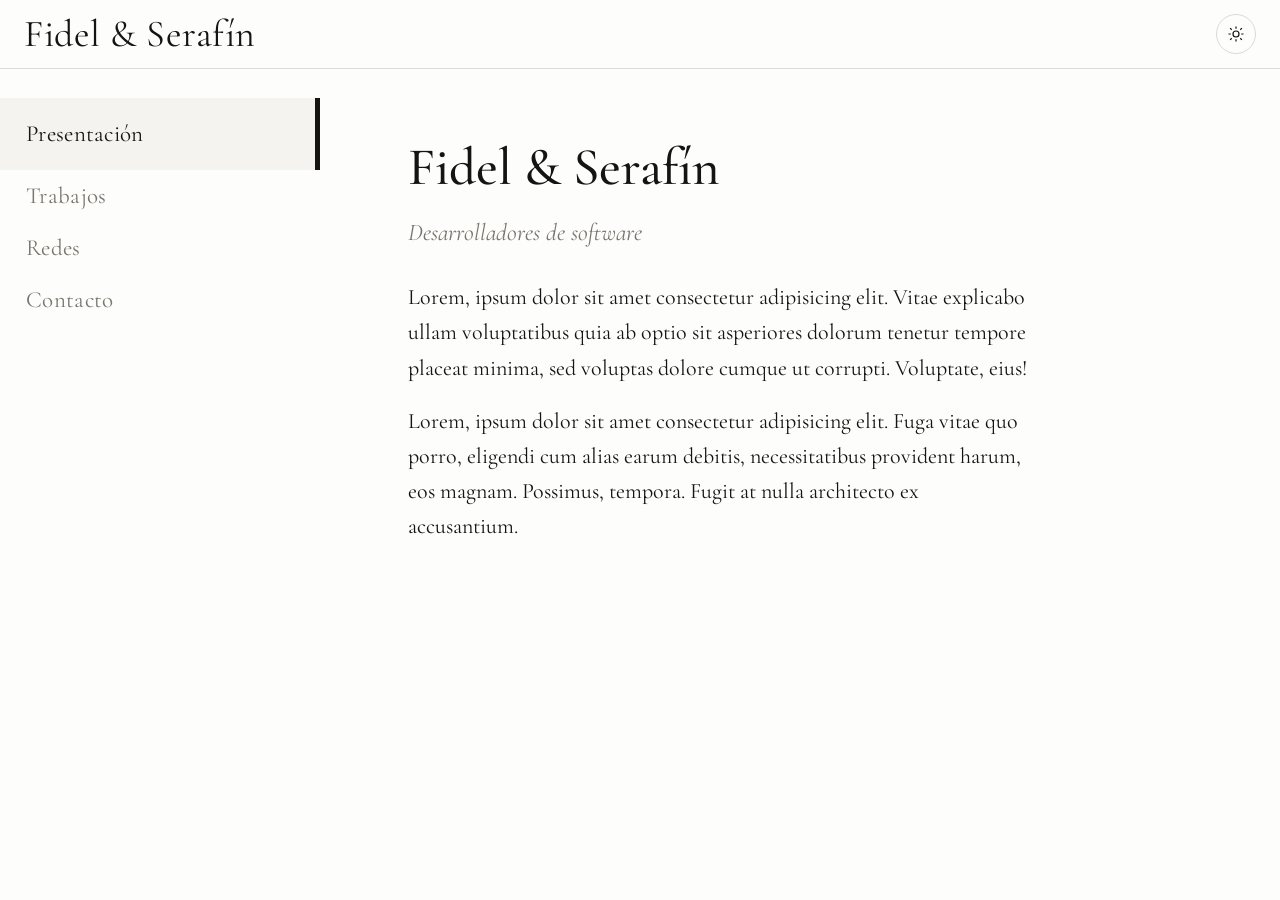
==== index.html @ c438c6cc "primer commit" ====
<!DOCTYPE html>
<html lang="es">
<head>
<meta charset="UTF-8">
<meta name="viewport" content="width=device-width, initial-scale=1, viewport-fit=cover">
<title>Fidel & Serafín — Portafolio</title>

<link rel="preconnect" href="https://fonts.googleapis.com">
<link rel="preconnect" href="https://fonts.gstatic.com" crossorigin>
<link href="https://fonts.googleapis.com/css2?family=Mrs+Saint+Delafield&family=Cormorant+Garamond:ital,wght@0,400;0,500;0,600;1,400&display=swap" rel="stylesheet">

<link rel="stylesheet" href="css/variables.css">
<link rel="stylesheet" href="css/style.css">
<link rel="stylesheet" href="css/layout.css">
<link rel="stylesheet" href="css/components.css">
</head>
<body>
  <div class="topbar">
    <span class="mark">Fidel &amp; Serafín</span>
    <button id="theme-toggle" aria-label="Cambiar tema">
      <svg class="sun" viewBox="0 0 24 24" fill="none" stroke="currentColor" stroke-width="1.6"><circle cx="12" cy="12" r="4"/><path d="M12 2v3M12 19v3M4.2 4.2l2.1 2.1M17.7 17.7l2.1 2.1M2 12h3M19 12h3M4.2 19.8l2.1-2.1M17.7 6.3l2.1-2.1"/></svg>
      <svg class="moon" viewBox="0 0 24 24" fill="none" stroke="currentColor" stroke-width="1.6"><path d="M20 14.5A8.5 8.5 0 1 1 9.5 4a6.5 6.5 0 0 0 10.5 10.5z"/></svg>
    </button>
  </div>

  <div class="layout">
    <nav class="sidebar" id="sidebar" aria-label="Secciones">
      <button class="nav-btn active" data-target="presentacion">Presentación</button>
      <button class="nav-btn" data-target="trabajos">Trabajos</button>
      <button class="nav-btn" data-target="redes">Redes</button>
      <button class="nav-btn" data-target="contacto">Contacto</button>
    </nav>

    <main class="content" id="content">

      <section id="presentacion" class="panel active">
        <h1>Fidel &amp; Serafín</h1>
        <p class="role">Desarrolladores de software</p>
        <p>Lorem, ipsum dolor sit amet consectetur adipisicing elit. Vitae explicabo ullam voluptatibus quia ab optio sit asperiores dolorum tenetur tempore placeat minima, sed voluptas dolore cumque ut corrupti. Voluptate, eius!</p>
        <p class="skills">Lorem, ipsum dolor sit amet consectetur adipisicing elit. Fuga vitae quo porro, eligendi cum alias earum debitis, necessitatibus provident harum, eos magnam. Possimus, tempora. Fugit at nulla architecto ex accusantium.</p>
      </section>

      <section id="trabajos" class="panel">
      </section>

      <section id="redes" class="panel">
      </section>

      <section id="contacto" class="panel">
      </section>

    </main>
  </div>

  <script type="module" src="js/main.js"></script>
</body>
</html>
---- css/variables.css ----
/* ==========================================================
   VARIABLES DE TEMA
   Colores en escala de grises. Se redefinen en modo oscuro
   (automático por prefers-color-scheme, y manual con
   [data-theme="dark"] / [data-theme="light"] cuando el
   usuario toca el botón de la esquina superior derecha).
   ========================================================== */
:root {
  box-sizing: border-box;
  --paper: #fdfdfb;      /* fondo, modo claro */
  --ink: #141412;        /* texto principal, modo claro */
  --graphite: #79766f;   /* texto secundario / gris medio */
  --line: #dcdad3;       /* líneas finas (bordes, separadores) */
  --hover: #c9c6bd;      /* gris de hover */
  --panel: #f4f3ef;      /* fondo sutil del botón activo */
  --radius: 2px;
  padding-top: env(safe-area-inset-top, 0px);
  padding-bottom: env(safe-area-inset-bottom, 0px);
}

/* Modo oscuro automático (según el sistema operativo) */
:root:not([data-theme="light"]) {
  @media (prefers-color-scheme: dark) {
    --paper: #131311;
    --ink: #f2f1ec;
    --graphite: #96938a;
    --line: #333129;
    --hover: #2f2d26;
    --panel: #1c1b17;
  }
}

/* Modo oscuro forzado por el botón de tema */
:root[data-theme="dark"] {
  --paper: #131311;
  --ink: #f2f1ec;
  --graphite: #96938a;
  --line: #333129;
  --hover: #2f2d26;
  --panel: #1c1b17;
}
---- css/style.css ----
/* ==========================================================
   BASE
   Reset mínimo y tipografía general del sitio.
   Todos los tamaños de esta hoja están ~20% más grandes que
   la primera versión del portafolio (pedido del usuario).
   ========================================================== */
html { scroll-padding-top: env(safe-area-inset-top, 0px); height: 100%; }
* { box-sizing: inherit; }

body {
  height: 100%;
  margin: 0;
  background: var(--paper);
  color: var(--ink);
  font-family: "Cormorant Garamond", Georgia, "Times New Roman", serif;
  font-size: 22px; 
  line-height: 1.6;
  -webkit-font-smoothing: antialiased;
  transition: background .3s ease, color .3s ease;
}

@media (prefers-reduced-motion: reduce) {
  * { transition: none !important; animation: none !important; }
}

button { font-family: inherit; }

/* Foco visible por teclado, compartido por varios componentes
   (botón de tema, nav, links, botón de copiar) */
#theme-toggle:focus-visible,
.nav-btn:focus-visible,
.link:focus-visible,
.copy-btn:focus-visible {
  outline: 2px solid var(--graphite);
  outline-offset: 2px;
}
---- css/layout.css ----
/* ==========================================================
   BARRA SUPERIOR (logo + botón de tema)
   ========================================================== */
.topbar {
  position: sticky;
  top: 0;
  z-index: 20;
  display: flex;
  align-items: center;
  justify-content: space-between;
  padding: 14px 24px;
  padding-top: calc(14px + env(safe-area-inset-top, 0px));
  border-bottom: 1px solid var(--line);
  background: var(--paper);
}

.mark {
  font-size: 38px;      
  line-height: 1;
  letter-spacing: .5px;
  color: var(--ink);
}

/* ==========================================================
   GRID PRINCIPAL: NAV / MAIN
   ========================================================== */
.layout {
  display: grid;
  grid-template-columns: 25% 75%;  /* Nav 25% / Main 75% */
  align-items: start;
  min-height: calc(100% - 70px);
}

/* ----------------------------------------------------------
   NAV (columna izquierda del grid)
   No tiene borde derecho fijo separándolo del Main: ese
   borde solo aparece en el botón seleccionado (components.css,
   regla .nav-btn.active).
   ---------------------------------------------------------- */
.sidebar {
  padding: 28px 0;
  position: sticky;
  top: 70px;
  align-self: start;
}

/* ----------------------------------------------------------
   MAIN (columna derecha del grid)
   Más padding a la izquierda para separarlo visualmente del
   Nav, ya que no hay una línea divisoria fija entre ambos.
   ---------------------------------------------------------- */
.content {
  min-width: 0;
  padding: 56px 40px 80px 88px; /* top | right | bottom | left (left más grande a propósito) */
}

/* ==========================================================
   RESPONSIVE (pantallas angostas)
   El grid de 2 columnas pasa a 1 sola columna: el Nav se
   convierte en una barra horizontal arriba del contenido.
   ========================================================== */
@media (max-width: 860px) {
  .layout {
    grid-template-columns: 1fr;   /* una sola columna */
    grid-auto-rows: auto;
  }
  .sidebar {
    position: sticky;
    top: 69px;
    border-bottom: 1px solid var(--line);
    padding: 6px 4px;
    display: flex;
    overflow-x: auto;
    background: var(--paper);
  }
  .content { padding: 34px 22px 60px; }
  .mark { font-size: 30px; } /* "Fidel & Serafín" es largo, achicamos en mobile */
}
---- css/components.css ----
/* ==========================================================
   BOTÓN DE TEMA (sol / luna)
   ========================================================== */
#theme-toggle {
  width: 40px;
  height: 40px;
  border-radius: 50%;
  border: 1px solid var(--line);
  background: transparent;
  color: var(--ink);
  display: flex;
  align-items: center;
  justify-content: center;
  cursor: pointer;
}
#theme-toggle:hover { background: var(--hover); }
#theme-toggle svg { width: 18px; height: 18px; }
#theme-toggle .moon { display: none; }
[data-theme="dark"] #theme-toggle .sun { display: none; }
[data-theme="dark"] #theme-toggle .moon { display: block; }

/* ==========================================================
   BOTONES DE NAVEGACIÓN
   ========================================================== */
.nav-btn {
  display: block;
  width: 100%;
  text-align: left;
  padding: 12px 26px;                  /* padding base de cualquier botón */
  border: none;
  border-right: 5px solid transparent; /* reservado: se activa solo si está seleccionado */
  background: transparent;
  color: var(--graphite);
  font-size: 23px;      /* antes 19px (+20%) */
  letter-spacing: .3px;
  cursor: pointer;
  transition: padding .2s ease, background .2s ease, border-color .2s ease;
}
.nav-btn:hover { background: var(--hover); color: var(--ink); }

/* Botón de la sección seleccionada:
   - el borde derecho aparece y es más grueso (5px) que el
     borde que antes tenía todo el Nav (1px);
   - crece en padding-top / padding-bottom, por eso se ve más
     "expandido" arriba y abajo que los demás botones. */
.nav-btn.active {
  color: var(--ink);
  background: var(--panel);
  border-right: 5px solid var(--ink);
  padding-top: 22px;     
  padding-bottom: 22px;  
}

/* En mobile (barra horizontal) el indicador pasa a borde
   inferior, tiene más sentido en una fila horizontal. */
@media (max-width: 860px) {
  .nav-btn {
    width: auto;
    white-space: nowrap;
    border-right: none;
    border-bottom: 3px solid transparent; /* antes 2px, ahora más grueso */
    padding: 10px 16px;
  }
  .nav-btn.active {
    border-right: none;
    border-bottom: 3px solid var(--ink);
    background: transparent;
    padding-top: 10px;    /* en mobile no se expande: no hay vecinos verticales */
    padding-bottom: 10px;
  }
}

/* ==========================================================
   PANELES DE CONTENIDO (una sección visible a la vez)
   ========================================================== */
.panel { display: none; max-width: 620px; }
.panel.active { display: block; animation: fade .35s ease; }
@keyframes fade { from { opacity: 0; transform: translateY(4px); } to { opacity: 1; transform: none; } }

/* ==========================================================
   TIPOGRAFÍA DE CONTENIDO
   ========================================================== */
h1 { font-size: 53px; font-weight: 500; margin: 0 0 4px; }     
.role { color: var(--graphite); font-style: italic; margin: 0 0 28px; font-size: 24px; } 
h2 { font-size: 36px; font-weight: 500; margin: 0 0 22px; }    
p { margin: 0 0 18px; }
.skills { color: var(--ink); }

@media (max-width: 860px) {
  h1 { font-size: 41px; }  
}

/* ==========================================================
   SECCIÓN "TRABAJOS"
   ========================================================== */
.project { padding: 22px 0; border-top: 1px solid var(--line); }
.project:last-child { border-bottom: 1px solid var(--line); }
.project h3 { font-size: 28px; font-weight: 600; margin: 0 0 6px; }      
.project .tags { color: var(--graphite); font-style: italic; font-size: 19px; margin: 0 0 10px; } 

.link { color: var(--ink); text-decoration: underline; text-decoration-color: var(--line); text-underline-offset: 3px; }
.link:hover { text-decoration-color: var(--ink); }

/* ==========================================================
   SECCIÓN "REDES"
   ========================================================== */
.social { padding: 18px 0; border-top: 1px solid var(--line); display: flex; justify-content: space-between; align-items: baseline; }
.social:last-child { border-bottom: 1px solid var(--line); }
.social .platform { font-size: 25px; }   /* antes 21px */
.social .handle { color: var(--graphite); }

/* ==========================================================
   SECCIÓN "CONTACTO"
   ========================================================== */
.copy-btn {
  margin-top: 6px;
  padding: 10px 20px;
  border: 1px solid var(--ink);
  background: transparent;
  color: var(--ink);
  font-size: 20px;       
  cursor: pointer;
  border-radius: var(--radius);
}
.copy-btn:hover { background: var(--hover); }
.copy-btn[data-copied="true"] { background: var(--ink); color: var(--paper); }
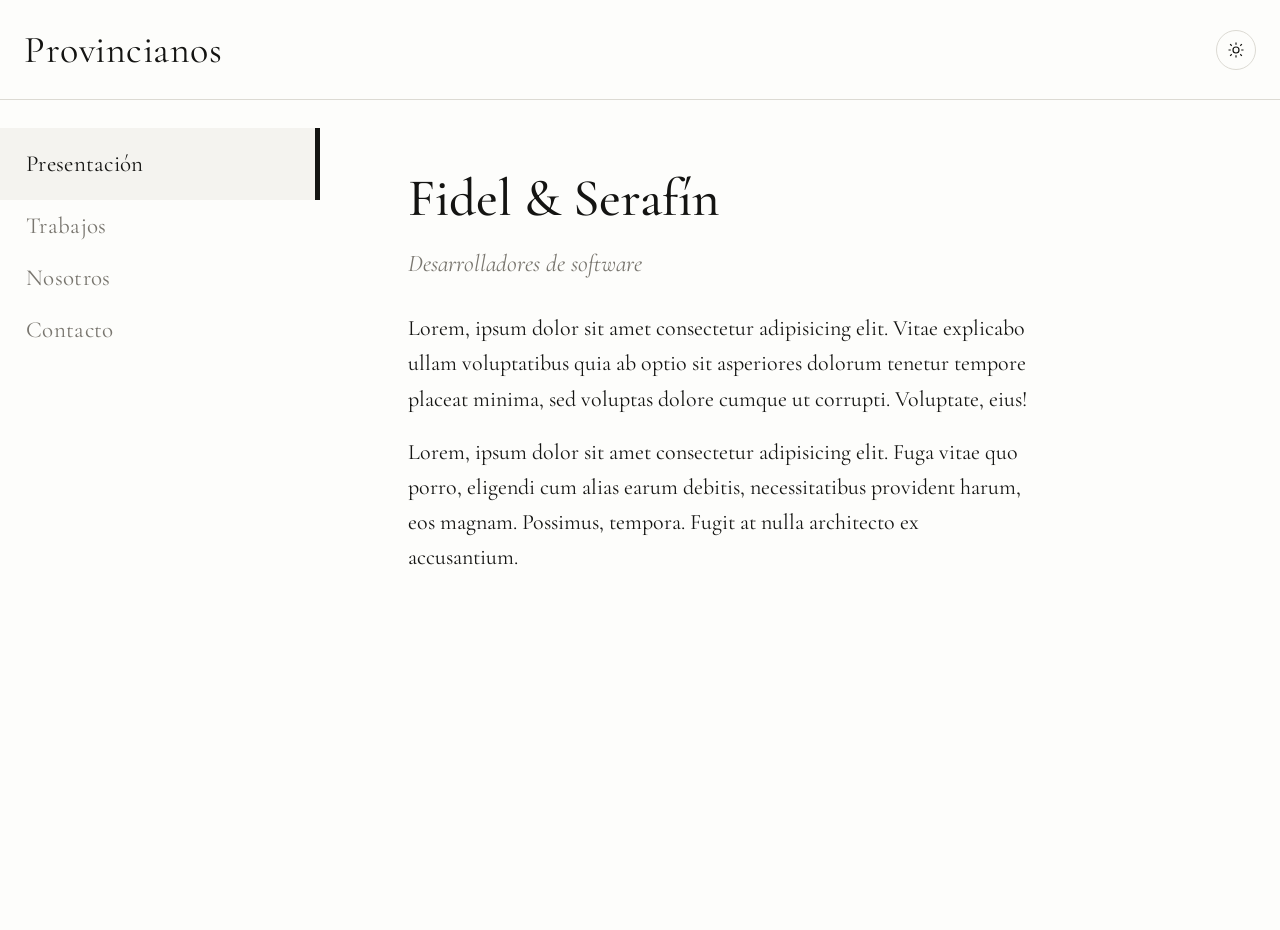
==== commit 3d976079: "nueva seccion: proyectos" ====
--- a/index.html
+++ b/index.html
@@ -3,7 +3,7 @@
 <head>
 <meta charset="UTF-8">
 <meta name="viewport" content="width=device-width, initial-scale=1, viewport-fit=cover">
-<title>Fidel & Serafín — Portafolio</title>
+<title>Provincianos — Portafolio</title>
 
 <link rel="preconnect" href="https://fonts.googleapis.com">
 <link rel="preconnect" href="https://fonts.gstatic.com" crossorigin>
@@ -15,19 +15,19 @@
 <link rel="stylesheet" href="css/components.css">
 </head>
 <body>
-  <div class="topbar">
-    <span class="mark">Fidel &amp; Serafín</span>
+  <header class="topbar">
+    <span class="mark">Provincianos</span>
     <button id="theme-toggle" aria-label="Cambiar tema">
       <svg class="sun" viewBox="0 0 24 24" fill="none" stroke="currentColor" stroke-width="1.6"><circle cx="12" cy="12" r="4"/><path d="M12 2v3M12 19v3M4.2 4.2l2.1 2.1M17.7 17.7l2.1 2.1M2 12h3M19 12h3M4.2 19.8l2.1-2.1M17.7 6.3l2.1-2.1"/></svg>
       <svg class="moon" viewBox="0 0 24 24" fill="none" stroke="currentColor" stroke-width="1.6"><path d="M20 14.5A8.5 8.5 0 1 1 9.5 4a6.5 6.5 0 0 0 10.5 10.5z"/></svg>
     </button>
-  </div>
+  </header>
 
   <div class="layout">
     <nav class="sidebar" id="sidebar" aria-label="Secciones">
       <button class="nav-btn active" data-target="presentacion">Presentación</button>
       <button class="nav-btn" data-target="trabajos">Trabajos</button>
-      <button class="nav-btn" data-target="redes">Redes</button>
+      <button class="nav-btn" data-target="nosotros">Nosotros</button>
       <button class="nav-btn" data-target="contacto">Contacto</button>
     </nav>
 
@@ -40,13 +40,114 @@
         <p class="skills">Lorem, ipsum dolor sit amet consectetur adipisicing elit. Fuga vitae quo porro, eligendi cum alias earum debitis, necessitatibus provident harum, eos magnam. Possimus, tempora. Fugit at nulla architecto ex accusantium.</p>
       </section>
 
-      <section id="trabajos" class="panel">
+      <section id="trabajos" class="panel wide">
+        <h2>Trabajos</h2>
+
+        <div class="projects-grid">
+          <!-- Cada card es un link completo. Para poner la captura real,
+              reemplazar el div.shot vacío por: <img src="assets/images/proyecto-1.png" alt=""> -->
+          <a class="project-card" href="/html/proyectos.html">
+            <div class="shot" aria-hidden="true"></div>
+            <div class="body">
+              <h3 class="title">Proyecto Uno</h3>
+              <p class="bio">Lorem ipsum dolor sit amet, consectetur adipiscing elit. Integer nec odio praesent libero, sit amet cursus nisl.</p>
+            </div>
+          </a>
+
+          <a class="project-card" href="#">
+            <div class="shot" aria-hidden="true"></div>
+            <div class="body">
+              <h3 class="title">Proyecto Dos</h3>
+              <p class="bio">Lorem ipsum dolor sit amet, consectetur adipiscing elit. Sed cursus ante dapibus diam sed nisi nulla quis.</p>
+            </div>
+          </a>
+
+          <a class="project-card" href="#">
+            <div class="shot" aria-hidden="true"></div>
+            <div class="body">
+              <h3 class="title">Proyecto Tres</h3>
+              <p class="bio">Lorem ipsum dolor sit amet, consectetur adipiscing elit. Nam libero tempore, cum soluta nobis est eligendi.</p>
+            </div>
+          </a>
+        </div>
       </section>
 
-      <section id="redes" class="panel">
+      <section id="nosotros" class="panel wide">
+        <h2>Nosotros</h2>
+
+        <div class="social-cards">
+          <!-- Para poner la foto real, reemplazar el contenido del div.avatar
+              por: <img src="assets/images/fidel.jpg" alt="Foto de Fidel"> -->
+          <article class="social-card">
+            <div class="avatar" aria-hidden="true">F</div>
+            <h3>Fidel Espino</h3>
+
+            <div class="education">
+              <h4>Educación</h4>
+              <p>Tecnicatura Universitaria en Programación - UTN sede Avellaneda</p>
+            </div>
+
+            <div class="skills-block">
+              <h4>Habilidades</h4>
+              <div class="skills-list">
+                <img class="skill-icon" src="assets/icons/JavaScript_icon.png" alt="JavaScript">
+                <img class="skill-icon" src="assets/icons/html5_icon.png" alt="HTML5">
+                <img class="skill-icon" src="assets/icons/css3_icon.png" alt="CSS3">
+                <img class="skill-icon" src="assets/icons/Bootstrap_icon.png" alt="Bootstrap">
+                <img class="skill-icon" src="assets/icons/Postman_icon.png" alt="Postman">
+              </div>
+            </div>
+
+            <div class="social-links">
+              <h4>Redes</h4>
+              <a class="social-link" target="_blank" href="https://github.com/FidelEspino004">
+                <img class="icon" src="assets/icons/github-logo-octocat-developer-software-platform-icon-free-vector.webp" alt="" aria-hidden="true">
+                GitHub
+              </a>
+              <a class="social-link" target="_blank" href="https://www.linkedin.com/in/fidel-espino-39555b26b/">
+                <img class="icon" src="assets/icons/linkedin-logo-linkedin-icon-transparent-free-png.webp" alt="" aria-hidden="true">
+                LinkedIn
+              </a>
+              <a class="social-link" target="_blank" href="https://www.instagram.com/fidelespino_/">
+                <img class="icon" src="assets/icons/instagram-logo-instagram-icon-transparent-free-png.webp" alt="" aria-hidden="true">
+                Instagram
+              </a>
+            </div>
+          </article>
+
+          <article class="social-card">
+            <div class="avatar" aria-hidden="true">S</div>
+            <h3>Serafín</h3>
+            <div class="social-links">
+              <a class="social-link" href="#"><span class="icon">GH</span>GitHub</a>
+              <a class="social-link" href="#"><span class="icon">in</span>LinkedIn</a>
+            </div>
+          </article>
+        </div>
       </section>
 
       <section id="contacto" class="panel">
+        <h2>Hablemos</h2>
+        <p>Si tenés un proyecto en mente, una idea a medio armar o simplemente querés saludar, escribinos. Respondemos rápido.</p>
+
+        <form id="contact-form" class="contact-form">
+          <label>Nombre completo
+            <input type="text" name="nombre" autocomplete="name" required>
+          </label>
+          <label>Email
+            <input type="email" name="email" autocomplete="email" required>
+          </label>
+          <label>Mensaje
+            <textarea name="mensaje" rows="5" required></textarea>
+          </label>
+          <button type="submit" class="btn btn-primary">Enviar mensaje</button>
+        </form>
+
+        <p>O escribinos directamente a <a class="link" href="mailto:hola@fidelserafin.dev">hola@fidelserafin.dev</a></p>
+        <div class="contact-alt">
+          <button class="copy-btn" id="copy-email">Copiar correo</button>
+          <a class="btn" href="https://mail.google.com/mail/?view=cm&fs=1&to=hola@fidelserafin.dev&su=Contacto%20desde%20el%20portfolio" target="_blank" rel="noopener noreferrer">Escribir por Gmail</a>
+        </div>
       </section>
 
     </main>
--- a/css/style.css
+++ b/css/style.css
@@ -30,7 +30,9 @@
 #theme-toggle:focus-visible,
 .nav-btn:focus-visible,
 .link:focus-visible,
-.copy-btn:focus-visible {
+.copy-btn:focus-visible,
+.project-card:focus-visible,
+.social-link:focus-visible {
   outline: 2px solid var(--graphite);
   outline-offset: 2px;
 }
--- a/css/layout.css
+++ b/css/layout.css
@@ -12,6 +12,7 @@
   padding-top: calc(14px + env(safe-area-inset-top, 0px));
   border-bottom: 1px solid var(--line);
   background: var(--paper);
+  height: 100px;
 }
 
 .mark {
@@ -74,5 +75,5 @@
     background: var(--paper);
   }
   .content { padding: 34px 22px 60px; }
-  .mark { font-size: 30px; } /* "Fidel & Serafín" es largo, achicamos en mobile */
+  .mark { font-size: 30px; } 
 }
--- a/css/components.css
+++ b/css/components.css
@@ -75,6 +75,9 @@
    ========================================================== */
 .panel { display: none; max-width: 620px; }
 .panel.active { display: block; animation: fade .35s ease; }
+/* Presentación y Contacto son texto de lectura. Trabajos y Redes ahora son grillas de cards y
+   necesitan más aire horizontal. */
+.panel.wide { max-width: 900px; }
 @keyframes fade { from { opacity: 0; transform: translateY(4px); } to { opacity: 1; transform: none; } }
 
 /* ==========================================================
@@ -91,24 +94,164 @@
 }
 
 /* ==========================================================
-   SECCIÓN "TRABAJOS"
-   ========================================================== */
-.project { padding: 22px 0; border-top: 1px solid var(--line); }
-.project:last-child { border-bottom: 1px solid var(--line); }
-.project h3 { font-size: 28px; font-weight: 600; margin: 0 0 6px; }      
-.project .tags { color: var(--graphite); font-style: italic; font-size: 19px; margin: 0 0 10px; } 
+   SECCIÓN "TRABAJOS" — grilla de cards de proyecto
+   Cada card es un <a> completo (toda la card es clickeable).
+   Estructura interna: .shot (captura, ~20% del alto de la
+   card) + .body (título y minibiografía, el 80% restante).
+   ========================================================== */
+.projects-grid {
+  display: grid;
+  grid-template-columns: repeat(auto-fill, minmax(240px, 1fr));
+  gap: 26px;
+  margin-top: 8px;
+}
+
+.project-card {
+  display: flex;
+  flex-direction: column;
+  height: 380px;                 
+  border: 1px solid var(--line);
+  background: var(--paper);
+  text-decoration: none;
+  color: inherit;
+  overflow: hidden;
+  transition: border-color .2s ease, background .2s ease;
+}
+.project-card:hover { border-color: var(--ink); background: var(--panel); }
+
+/* Captura de pantalla: ocupa ~20% del alto de la card.
+   Placeholder con trama diagonal hasta que se reemplace por
+   una imagen real (ver comentario en el HTML de cada card). */
+.project-card .shot {
+  flex: 0 0 35%;
+  background-color: var(--panel);
+  background-image: repeating-linear-gradient(
+    45deg, var(--line), var(--line) 2px, transparent 2px, transparent 12px
+  );
+  border-bottom: 1px solid var(--line);
+}
+
+/* Cuerpo de la card: título + minibiografía, el 80% restante */
+.project-card .body {
+  flex: 1 1 65%;
+  min-height: 0;
+  padding: 20px 22px;
+  display: flex;
+  flex-direction: column;
+}
+.project-card .title { font-size: 24px; font-weight: 600; margin: 0 0 8px; }
+.project-card .bio {
+  font-size: 18px;
+  color: var(--graphite);
+  margin: 0;
+  overflow: hidden;
+  display: -webkit-box;
+  -webkit-line-clamp: 5;   /* corta el Lorem si no entra, para no romper el 20/80 */
+  line-clamp: 5;
+  -webkit-box-orient: vertical;
+}
 
 .link { color: var(--ink); text-decoration: underline; text-decoration-color: var(--line); text-underline-offset: 3px; }
 .link:hover { text-decoration-color: var(--ink); }
 
 /* ==========================================================
-   SECCIÓN "REDES"
-   ========================================================== */
-.social { padding: 18px 0; border-top: 1px solid var(--line); display: flex; justify-content: space-between; align-items: baseline; }
-.social:last-child { border-bottom: 1px solid var(--line); }
-.social .platform { font-size: 25px; }   /* antes 21px */
-.social .handle { color: var(--graphite); }
-
+   SECCIÓN "Nosotros" — una card de perfil por persona
+   Estructura interna: .avatar (foto/iniciales) + nombre +
+   .social-links (un botón por red, con icono + etiqueta).
+   ========================================================== */
+.social-cards {
+  /* CÓMO JUGAR CON LA POSICIÓN:
+     - "justify-content" acá controla si el par de cards se pega a la
+       izquierda/derecha o se centra, pero solo se nota si las columnas
+       NO estiran para llenar el ancho. Con "1fr" siempre estiran.
+       Para poder moverlas, cambiá "minmax(276px, 1fr)" por un ancho
+       fijo, ej: grid-template-columns: repeat(2, 300px); y ahí sí
+       "justify-content: center | start | end | space-between" mueve
+       el bloque completo.
+     - Para mover UNA card en particular (ej. escalonarlas), usá
+       margin-top / transform en .social-card:nth-child(2). */
+  display: grid;
+  grid-template-columns: repeat(auto-fit, minmax(276px, 1fr));
+  gap: 31px;
+  margin-top: 8px;
+  max-width: 744px;   /* antes 620px (+20%) */
+}
+
+.social-card {
+  display: flex;
+  flex-direction: column;
+  align-items: center;
+  text-align: center;
+  gap: 17px;          /* antes 14px */
+  padding: 41px 29px; /* antes 34px 24px */
+  border: 1px solid var(--line);
+}
+
+.avatar {
+  width: 116px;   /* antes 96px (+20%) */
+  height: 116px;  /* antes 96px (+20%) */
+  border-radius: 50%;
+  border: 1px solid var(--line);
+  background: var(--panel);
+  display: flex;
+  align-items: center;
+  justify-content: center;
+  font-family: "Mrs Saint Delafield", cursive;
+  font-size: 53px;  /* antes 44px (+20%) */
+  color: var(--ink);
+  overflow: hidden;
+}
+.avatar img { width: 100%; height: 100%; object-fit: cover; }
+
+.social-card h3 { margin: 0; font-size: 31px; font-weight: 500; } /* antes 26px */
+
+.social-links { display: flex; flex-direction: column; gap: 12px; width: 100%; } /* antes 10px */
+.social-link {
+  display: flex;
+  align-items: center;
+  gap: 14px;          /* antes 12px */
+  padding: 12px 19px; /* antes 10px 16px */
+  border: 1px solid var(--line);
+  color: var(--ink);
+  text-decoration: none;
+  font-size: 22px;    /* antes 18px (+20%) */
+  transition: background .2s ease, border-color .2s ease;
+}
+.social-link:hover { background: var(--hover); border-color: var(--ink); }
+.social-link .icon {
+  width: 36px;
+  height: 36px;
+  border-radius: 50%;
+  border: 1px solid var(--line);
+  background: var(--panel);
+  object-fit: contain;  /* el logo entra completo, sin recortarse ni deformarse */
+  padding: 6px;
+  flex-shrink: 0;
+}
+
+/* Educación, dentro de cada card de Nosotros */
+.social-card .education p { margin: 0; font-size: 17px; color: var(--ink); }
+
+/* Fila de íconos de habilidades. OJO: se llama "skills-block" /
+   "skills-list" (no "skills" a secas) para no chocar con la clase
+   .skills que ya usa el párrafo de Presentación. */
+.skills-list {
+  display: flex;
+  flex-wrap: wrap;
+  justify-content: center;
+  gap: 14px;
+}
+.skill-icon { width: 34px; height: 34px; object-fit: contain; }
+
+/* Subtítulos dentro de la card (Educación / Habilidades / Redes) */
+.social-card h4 {
+  margin: 18px 0 6px;
+  font-size: 15px;
+  font-weight: 600;
+  text-transform: uppercase;
+  letter-spacing: .08em;
+  color: var(--graphite);
+}
 /* ==========================================================
    SECCIÓN "CONTACTO"
    ========================================================== */
@@ -122,5 +265,48 @@
   cursor: pointer;
   border-radius: var(--radius);
 }
-.copy-btn:hover { background: var(--hover); }
-.copy-btn[data-copied="true"] { background: var(--ink); color: var(--paper); }
+/* Botón genérico (outline) y su variante "primary" (relleno),
+   usados por el formulario y el botón de Gmail. */
+.btn {
+  display: inline-flex;
+  align-items: center;
+  gap: 8px;
+  padding: 10px 20px;
+  border: 1px solid var(--ink);
+  border-radius: var(--radius);
+  background: transparent;
+  color: var(--ink);
+  font-family: inherit;
+  font-size: 18px;
+  text-decoration: none;
+  cursor: pointer;
+  transition: background .2s ease, color .2s ease, border-color .2s ease;
+}
+.btn:hover { background: var(--hover); }
+.btn-primary { background: var(--ink); color: var(--paper); }
+.btn-primary:hover { background: var(--graphite); border-color: var(--graphite); }
+
+/* Formulario de contacto */
+.contact-form { display: flex; flex-direction: column; gap: 18px; margin: 26px 0; max-width: 480px; }
+.contact-form label { display: flex; flex-direction: column; gap: 6px; font-size: 16px; color: var(--graphite); }
+.contact-form input,
+.contact-form textarea {
+  font-family: inherit;
+  font-size: 18px;
+  color: var(--ink);
+  background: transparent;
+  border: 1px solid var(--line);
+  border-radius: var(--radius);
+  padding: 10px 12px;
+}
+.contact-form textarea { min-height: 120px; resize: vertical; }
+.contact-form input:focus,
+.contact-form textarea:focus {
+  outline: none;
+  border-color: var(--ink);
+  box-shadow: 0 0 0 3px var(--hover);
+}
+.contact-form .btn { align-self: flex-start; }
+
+/* Fila con las formas alternativas de escribirnos (copiar correo / Gmail) */
+.contact-alt { display: flex; flex-wrap: wrap; gap: 12px; margin-top: 6px; }
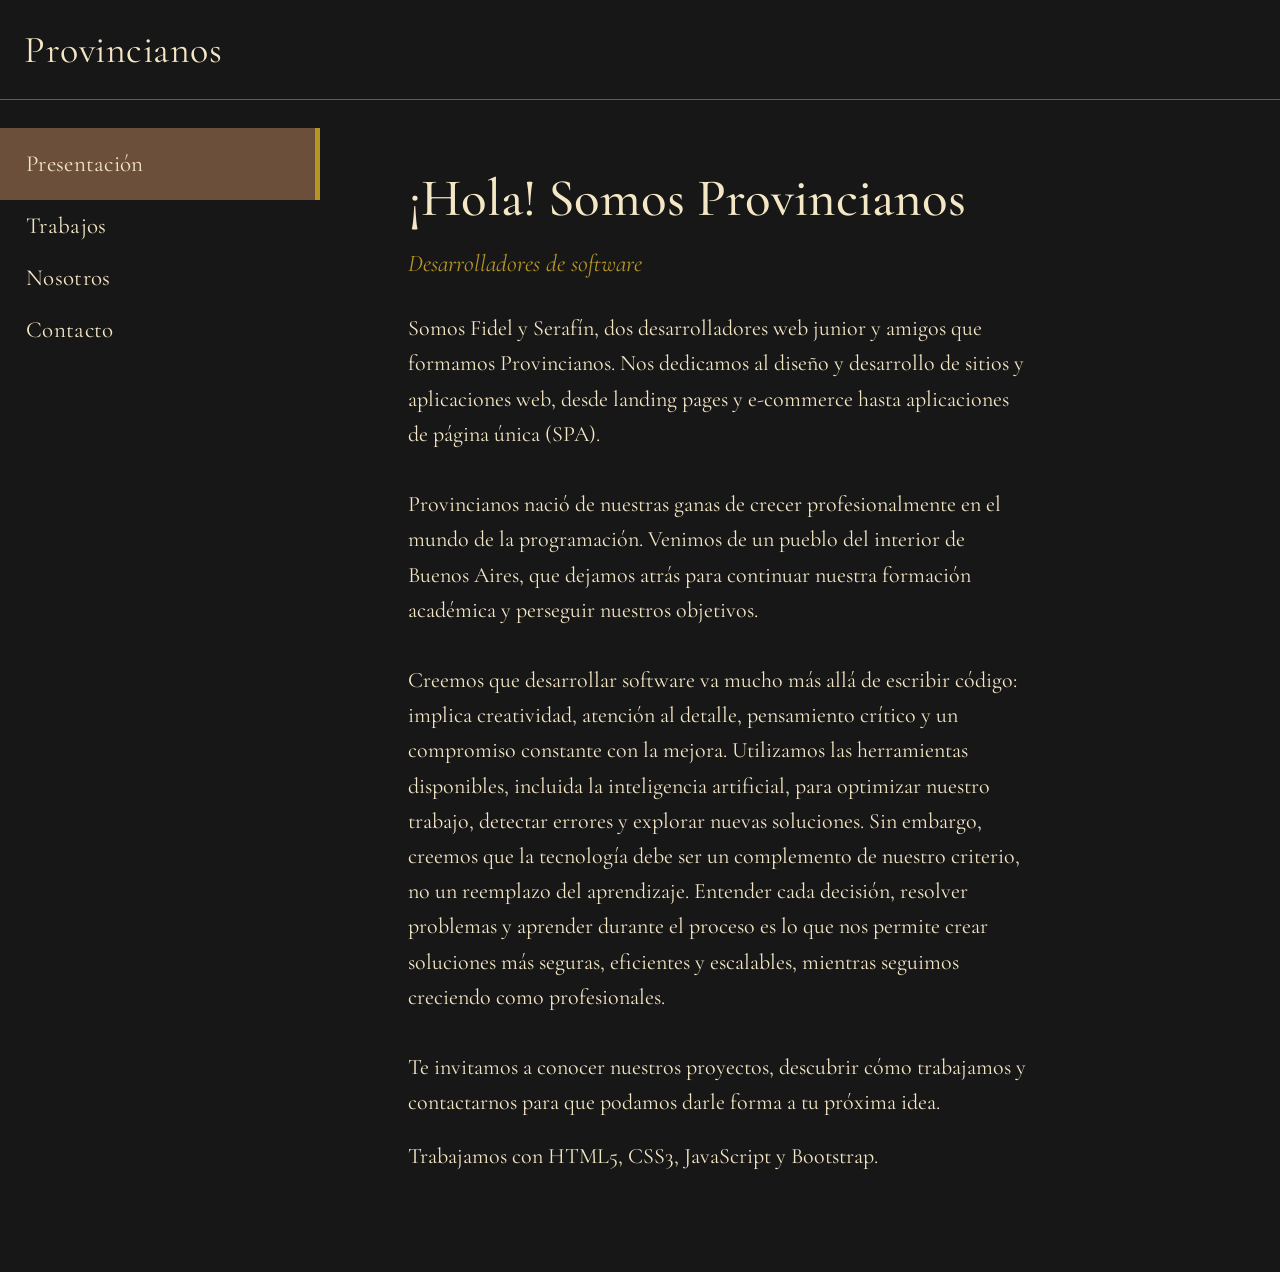
==== commit 72a8ceb5: "identidad visual - presentacion completa" ====
--- a/index.html
+++ b/index.html
@@ -9,18 +9,19 @@
 <link rel="preconnect" href="https://fonts.gstatic.com" crossorigin>
 <link href="https://fonts.googleapis.com/css2?family=Mrs+Saint+Delafield&family=Cormorant+Garamond:ital,wght@0,400;0,500;0,600;1,400&display=swap" rel="stylesheet">
 
-<link rel="stylesheet" href="css/variables.css">
+<!-- Tipografía alternativa (comentada por ahora). Para probarla, descomentá estas 3 líneas
+     y la línea "font-family" comentada en css/style.css. (Alcanza con esto o con el @import comentado en style.css.)
+<link rel="preconnect" href="https://fonts.googleapis.com">
+<link rel="preconnect" href="https://fonts.gstatic.com" crossorigin>
+<link href="https://fonts.googleapis.com/css2?family=Michroma&family=Press+Start+2P&display=swap" rel="stylesheet">
+-->
+
 <link rel="stylesheet" href="css/style.css">
-<link rel="stylesheet" href="css/layout.css">
-<link rel="stylesheet" href="css/components.css">
+<link rel="stylesheet" href="css/index.css">
 </head>
 <body>
   <header class="topbar">
     <span class="mark">Provincianos</span>
-    <button id="theme-toggle" aria-label="Cambiar tema">
-      <svg class="sun" viewBox="0 0 24 24" fill="none" stroke="currentColor" stroke-width="1.6"><circle cx="12" cy="12" r="4"/><path d="M12 2v3M12 19v3M4.2 4.2l2.1 2.1M17.7 17.7l2.1 2.1M2 12h3M19 12h3M4.2 19.8l2.1-2.1M17.7 6.3l2.1-2.1"/></svg>
-      <svg class="moon" viewBox="0 0 24 24" fill="none" stroke="currentColor" stroke-width="1.6"><path d="M20 14.5A8.5 8.5 0 1 1 9.5 4a6.5 6.5 0 0 0 10.5 10.5z"/></svg>
-    </button>
   </header>
 
   <div class="layout">
@@ -33,11 +34,39 @@
 
     <main class="content" id="content">
 
+
       <section id="presentacion" class="panel active">
-        <h1>Fidel &amp; Serafín</h1>
+        <h1>¡Hola! Somos Provincianos</h1>
         <p class="role">Desarrolladores de software</p>
-        <p>Lorem, ipsum dolor sit amet consectetur adipisicing elit. Vitae explicabo ullam voluptatibus quia ab optio sit asperiores dolorum tenetur tempore placeat minima, sed voluptas dolore cumque ut corrupti. Voluptate, eius!</p>
-        <p class="skills">Lorem, ipsum dolor sit amet consectetur adipisicing elit. Fuga vitae quo porro, eligendi cum alias earum debitis, necessitatibus provident harum, eos magnam. Possimus, tempora. Fugit at nulla architecto ex accusantium.</p>
+
+        <p>
+          Somos Fidel y Serafín, dos desarrolladores web junior y amigos que
+          formamos Provincianos. Nos dedicamos al diseño y desarrollo de sitios
+          y aplicaciones web, desde landing pages y e-commerce hasta aplicaciones
+          de página única (SPA).
+          <br><br>
+          Provincianos nació de nuestras ganas de crecer profesionalmente en el
+          mundo de la programación. Venimos de un pueblo del interior de Buenos
+          Aires, que dejamos atrás para continuar nuestra formación académica y
+          perseguir nuestros objetivos.
+          <br><br>
+          Creemos que desarrollar software va mucho más allá de escribir código:
+          implica creatividad, atención al detalle, pensamiento crítico y un
+          compromiso constante con la mejora. Utilizamos las herramientas
+          disponibles, incluida la inteligencia artificial, para optimizar nuestro
+          trabajo, detectar errores y explorar nuevas soluciones. Sin embargo,
+          creemos que la tecnología debe ser un complemento de nuestro criterio,
+          no un reemplazo del aprendizaje. Entender cada decisión, resolver
+          problemas y aprender durante el proceso es lo que nos permite crear
+          soluciones más seguras, eficientes y escalables, mientras seguimos
+          creciendo como profesionales.
+          <br><br>
+          Te invitamos a conocer nuestros proyectos, descubrir cómo trabajamos
+          y contactarnos para que podamos darle forma a tu próxima idea.
+        </p>
+        <p class="skills">
+          Trabajamos con HTML5, CSS3, JavaScript y Bootstrap.
+        </p>
       </section>
 
       <section id="trabajos" class="panel wide">
@@ -49,8 +78,17 @@
           <a class="project-card" href="/html/proyectos.html">
             <div class="shot" aria-hidden="true"></div>
             <div class="body">
-              <h3 class="title">Proyecto Uno</h3>
-              <p class="bio">Lorem ipsum dolor sit amet, consectetur adipiscing elit. Integer nec odio praesent libero, sit amet cursus nisl.</p>
+              <h3 class="title">Y2K Market</h3>
+              <p class="type">CMS</p>
+              <p class="bio">Proyecto de facultad en el que tuvimos que hacer una aplicación de autoservicio para una tienda de tecnología.</p>
+              <div class="card-footer">
+                <div class="tech-icons">
+                  <img src="assets/icons/html5_icon.png" alt="HTML5">
+                  <img src="assets/icons/css3_icon.png" alt="CSS3">
+                  <img src="assets/icons/JavaScript_icon.png" alt="JavaScript">
+                </div>
+                <span class="status status-done" role="img" aria-label="Proyecto terminado" title="Proyecto terminado"></span>
+              </div>
             </div>
           </a>
 
@@ -58,7 +96,16 @@
             <div class="shot" aria-hidden="true"></div>
             <div class="body">
               <h3 class="title">Proyecto Dos</h3>
+              <p class="type">Landing Page</p>
               <p class="bio">Lorem ipsum dolor sit amet, consectetur adipiscing elit. Sed cursus ante dapibus diam sed nisi nulla quis.</p>
+              <div class="card-footer">
+                <div class="tech-icons">
+                  <img src="assets/icons/html5_icon.png" alt="HTML5">
+                  <img src="assets/icons/css3_icon.png" alt="CSS3">
+                  <img src="assets/icons/JavaScript_icon.png" alt="JavaScript">
+                </div>
+                <span class="status status-wip" role="img" aria-label="Proyecto en desarrollo" title="Proyecto en desarrollo"></span>
+              </div>
             </div>
           </a>
 
@@ -66,7 +113,16 @@
             <div class="shot" aria-hidden="true"></div>
             <div class="body">
               <h3 class="title">Proyecto Tres</h3>
+              <p class="type">Blog</p>
               <p class="bio">Lorem ipsum dolor sit amet, consectetur adipiscing elit. Nam libero tempore, cum soluta nobis est eligendi.</p>
+              <div class="card-footer">
+                <div class="tech-icons">
+                  <img src="assets/icons/html5_icon.png" alt="HTML5">
+                  <img src="assets/icons/css3_icon.png" alt="CSS3">
+                  <img src="assets/icons/Bootstrap_icon.png" alt="Bootstrap">
+                </div>
+                <span class="status status-done" role="img" aria-label="Proyecto terminado" title="Proyecto terminado"></span>
+              </div>
             </div>
           </a>
         </div>
--- a/css/style.css
+++ b/css/style.css
@@ -1,3 +1,44 @@
+/* ==========================================================
+   TIPOGRAFÍA ALTERNATIVA (comentada por ahora)
+   Para probarla: descomentá este @import (o el <link> comentado
+   en el <head> de los HTML, con uno de los dos alcanza) y la
+   línea "font-family" comentada en el body, más abajo.
+   ========================================================== */
+/*
+@import url('https://fonts.googleapis.com/css2?family=Michroma&family=Press+Start+2P&display=swap');
+*/
+
+/* ==========================================================
+   PALETA Y VARIABLES GENERALES
+   Los colores de la marca están acá, y cada elemento usa el
+   que quiera directamente (ej: color: var(--rojo-variante)).
+   Para cambiar el color de un elemento, editá su propio bloque.
+   ========================================================== */
+:root {
+  --rojo: #b42743;
+  --rojo-variante: #dc2a16;
+  --azul: #1a877f;
+  --cian: #3e6791;
+  --mostaza: #b79525;
+  --crema: #f4e7c5;
+  --negro: #171717;
+  --verde: #3f6845;
+  --verde-oscuro: #243B27;
+  --marron: #795548;
+  --marron-oscuro: #6B4F3A;
+
+  /* Tonos de crema sobre negro (mayor número = más contraste con el fondo) */
+  --negro-1: color-mix(in srgb, var(--crema) 6%, var(--negro));
+  --negro-2: color-mix(in srgb, var(--crema) 15%, var(--negro));
+  --negro-3: color-mix(in srgb, var(--crema) 18%, var(--negro));
+
+  --radius: 2px;
+  color-scheme: dark;
+  box-sizing: border-box;
+  padding-top: env(safe-area-inset-top, 0px);
+  padding-bottom: env(safe-area-inset-bottom, 0px);
+}
+
 /* ==========================================================
    BASE
    Reset mínimo y tipografía general del sitio.
@@ -10,9 +51,11 @@
 body {
   height: 100%;
   margin: 0;
-  background: var(--paper);
-  color: var(--ink);
+  background: var(--negro);
+  color: var(--crema);
   font-family: "Cormorant Garamond", Georgia, "Times New Roman", serif;
+  /* font-family: "Michroma", sans-serif; */
+  /* Press Start 2P (estilo pixel) queda mejor solo en títulos: font-family: "Press Start 2P", cursive; */
   font-size: 22px; 
   line-height: 1.6;
   -webkit-font-smoothing: antialiased;
@@ -26,13 +69,352 @@
 button { font-family: inherit; }
 
 /* Foco visible por teclado, compartido por varios componentes
-   (botón de tema, nav, links, botón de copiar) */
-#theme-toggle:focus-visible,
+   (nav, links, botón de copiar) */
 .nav-btn:focus-visible,
 .link:focus-visible,
 .copy-btn:focus-visible,
 .project-card:focus-visible,
 .social-link:focus-visible {
-  outline: 2px solid var(--graphite);
+  outline: 2px solid var(--mostaza);
   outline-offset: 2px;
 }
+
+/* ==========================================================
+   BOTONES DE NAVEGACIÓN
+   ========================================================== */
+.nav-btn {
+  display: block;
+  width: 100%;
+  text-align: left;
+  padding: 12px 26px;                  /* padding base de cualquier botón */
+  border: none;
+  border-right: 5px solid transparent; /* reservado: se activa solo si está seleccionado */
+  background: transparent;
+  color: var(--crema);
+  font-size: 23px;      /* antes 19px (+20%) */
+  letter-spacing: .3px;
+  cursor: pointer;
+  transition: padding .2s ease, background .2s ease, border-color .2s ease;
+}
+.nav-btn:hover { background: var(--negro-3); color: var(--crema); }
+
+/* Botón de la sección seleccionada:
+   - el borde derecho aparece y es más grueso (5px) que el
+     borde que antes tenía todo el Nav (1px);
+   - crece en padding-top / padding-bottom, por eso se ve más
+     "expandido" arriba y abajo que los demás botones. */
+.nav-btn.active {
+  color: var(--crema);
+  background: var(--marron-oscuro);
+  border-right: 5px solid var(--mostaza);
+  padding-top: 22px;     
+  padding-bottom: 22px;  
+}
+
+/* En mobile (barra horizontal) el indicador pasa a borde
+   inferior, tiene más sentido en una fila horizontal. */
+@media (max-width: 860px) {
+  .nav-btn {
+    flex: 1 0 auto;       /* los 4 botones se reparten el ancho de la barra */
+    width: auto;
+    white-space: nowrap;
+    text-align: center;
+    border-right: none;
+    border-bottom: 3px solid transparent; /* antes 2px, ahora más grueso */
+    padding: 10px 6px;
+    font-size: 18px;      /* más chico para que entren los 4 sin scroll horizontal */
+  }
+  .nav-btn.active {
+    border-right: none;
+    border-bottom: 3px solid var(--mostaza);
+    background: transparent;
+    padding-top: 10px;    /* en mobile no se expande: no hay vecinos verticales */
+    padding-bottom: 10px;
+  }
+}
+
+/* ==========================================================
+   PANELES DE CONTENIDO (una sección visible a la vez)
+   ========================================================== */
+.panel { display: none; max-width: 620px; }
+.panel.active { display: block; animation: fade .35s ease; }
+/* Presentación y Contacto son texto de lectura. Trabajos y Redes ahora son grillas de cards y
+   necesitan más aire horizontal. */
+.panel.wide { max-width: 900px; }
+@keyframes fade { from { opacity: 0; transform: translateY(4px); } to { opacity: 1; transform: none; } }
+
+/* ==========================================================
+   TIPOGRAFÍA DE CONTENIDO
+   ========================================================== */
+h1 {
+  font-size: 53px;
+  font-weight: 500;
+  margin: 0 0 4px; 
+  color: var(--crema);
+}     
+
+.role { 
+  color: var(--mostaza);
+  font-style: italic;
+  margin: 0 0 28px;
+  font-size: 24px; 
+} 
+h2 {
+  font-size: 36px;
+  font-weight: 500;
+  margin: 0 0 22px;
+  color: var(--mostaza);
+}   
+ 
+p { margin: 0 0 18px; }
+.skills { color: var(--crema); }
+
+@media (max-width: 860px) {
+  h1 { font-size: 41px; }  
+}
+
+/* ==========================================================
+   SECCIÓN "TRABAJOS" — grilla de cards de proyecto
+   Cada card es un <a> completo (toda la card es clickeable).
+   Estructura interna: .shot (captura, ~20% del alto de la
+   card) + .body (título y minibiografía, el 80% restante).
+   ========================================================== */
+.projects-grid {
+  display: grid;
+  grid-template-columns: repeat(auto-fill, minmax(240px, 1fr));
+  gap: 26px;
+  margin-top: 8px;
+}
+
+.project-card {
+  display: flex;
+  flex-direction: column;
+  height: 440px;             
+  border: 1px solid var(--marron);
+  background: var(--marron-oscuro);
+  text-decoration: none;
+  color: inherit;
+  overflow: hidden;
+  transition: border-color .2s ease, background .2s ease;
+}
+.project-card:hover { border-color: var(--crema); background: var(--marron); }
+
+/* Captura de pantalla: ocupa ~20% del alto de la card.
+   Placeholder con trama diagonal hasta que se reemplace por
+   una imagen real (ver comentario en el HTML de cada card). */
+.project-card .shot {
+  flex: 0 0 35%;
+  background-color: var(--marron);
+  background-image: repeating-linear-gradient(
+    45deg,
+    var(--marron-oscuro),
+    var(--marron-oscuro) 2px,
+    transparent 2px, transparent 12px
+  );
+  border-bottom: 1px solid var(--marron-oscuro);
+}
+
+/* Cuerpo de la card: título + minibiografía, el 80% restante */
+.project-card .body {
+  flex: 1 1 65%;
+  min-height: 0;
+  padding: 20px 22px;
+  display: flex;
+  flex-direction: column;
+}
+.project-card .title { font-size: 24px; font-weight: 600; margin: 0 0 4px; }
+.project-card .type { font-size: 17px; font-style: italic; color: var(--crema); margin: 0 0 10px; }
+.project-card .bio {
+  font-size: 18px;
+  color: var(--crema);
+  margin: 0;
+  overflow: hidden;
+  display: -webkit-box;
+  -webkit-line-clamp: 4;
+  line-clamp: 4;
+  -webkit-box-orient: vertical;
+}
+
+/* Pie de la card: íconos de tecnologías a la izquierda, estado a la derecha */
+.card-footer {
+  margin-top: auto;      /* lo empuja al fondo de la card */
+  padding-top: 14px;
+  display: flex;
+  align-items: center;
+  justify-content: space-between;
+}
+.tech-icons { display: flex; gap: 8px; }
+.tech-icons img { width: 26px; height: 26px; object-fit: contain; }
+
+/* Círculo de estado: verde = terminado, amarillo = sin terminar.
+   El borde crema hace que se vea bien sobre el fondo marrón de la card. */
+.status {
+  flex-shrink: 0;
+  width: 18px;
+  height: 18px;
+  border-radius: 50%;
+  border: 2px solid var(--crema);
+}
+.status-done { background: var(--verde); }
+.status-wip { background: var(--mostaza); }
+
+.link { color: var(--mostaza); text-decoration: underline; text-decoration-color: var(--marron); text-underline-offset: 3px; }
+.link:hover { text-decoration-color: var(--mostaza); }
+
+/* ==========================================================
+   SECCIÓN "Nosotros" — una card de perfil por persona
+   Estructura interna: .avatar (foto/iniciales) + nombre +
+   .social-links (un botón por red, con icono + etiqueta).
+   ========================================================== */
+.social-cards {
+  /*
+     - "justify-content" acá controla si el par de cards se pega a la
+       izquierda/derecha o se centra, pero solo se nota si las columnas
+       NO estiran para llenar el ancho. Con "1fr" siempre estiran.
+       Para poder moverlas, cambiá "minmax(276px, 1fr)" por un ancho
+       fijo, ej: grid-template-columns: repeat(2, 300px); y ahí sí
+       "justify-content: center | start | end | space-between" mueve
+       el bloque completo.
+     - Para mover UNA card en particular (ej. escalonarlas), usá
+       margin-top / transform en .social-card:nth-child(2). */
+  display: grid;
+  grid-template-columns: repeat(auto-fit, minmax(276px, 1fr));
+  gap: 31px;
+  margin-top: 8px;
+  max-width: 744px;   
+}
+
+.social-card {
+  display: flex;
+  flex-direction: column;
+  align-items: center;
+  text-align: center;
+  gap: 17px;          
+  padding: 41px 29px; 
+  border: 1px solid var(--marron);
+  background: var(--verde-oscuro);
+}
+
+.avatar {
+  width: 116px;   
+  height: 116px;  
+  border-radius: 50%;
+  border: 1px solid var(--marron);
+  background: var(--negro-1);
+  display: flex;
+  align-items: center;
+  justify-content: center;
+  font-family: "Mrs Saint Delafield", cursive;
+  font-size: 53px;  
+  color: var(--crema);
+  overflow: hidden;
+}
+.avatar img { width: 100%; height: 100%; object-fit: cover; }
+
+.social-card h3 { margin: 0; font-size: 31px; font-weight: 500; } /* antes 26px */
+
+.social-links { display: flex; flex-direction: column; gap: 12px; width: 100%; } /* antes 10px */
+.social-link {
+  display: flex;
+  align-items: center;
+  gap: 14px;          /* antes 12px */
+  padding: 12px 19px; /* antes 10px 16px */
+  border: 1px solid var(--marron);
+  color: var(--crema);
+  text-decoration: none;
+  font-size: 22px;    /* antes 18px (+20%) */
+  transition: background .2s ease, border-color .2s ease;
+}
+.social-link:hover { background: var(--marron); border-color: var(--crema); }
+.social-link .icon {
+  width: 36px;
+  height: 36px;
+  border-radius: 50%;
+  border: 1px solid var(--marron);
+  background: var(--negro-1);
+  object-fit: contain;  /* el logo entra completo, sin recortarse ni deformarse */
+  padding: 6px;
+  flex-shrink: 0;
+}
+
+/* Educación, dentro de cada card de Nosotros */
+.social-card .education p { margin: 0; font-size: 17px; color: var(--crema); }
+
+/* Fila de íconos de habilidades. OJO: se llama "skills-block" /
+   "skills-list" (no "skills" a secas) para no chocar con la clase
+   .skills que ya usa el párrafo de Presentación. */
+.skills-list {
+  display: flex;
+  flex-wrap: wrap;
+  justify-content: center;
+  gap: 14px;
+}
+.skill-icon { width: 34px; height: 34px; object-fit: contain; }
+
+/* Subtítulos dentro de la card (Educación / Habilidades / Redes) */
+.social-card h4 {
+  margin: 18px 0 6px;
+  font-size: 15px;
+  font-weight: 600;
+  text-transform: uppercase;
+  letter-spacing: .08em;
+  color: var(--crema);
+}
+/* ==========================================================
+   SECCIÓN "CONTACTO"
+   ========================================================== */
+.copy-btn {
+  margin-top: 6px;
+  padding: 10px 20px;
+  border: 1px solid var(--crema);
+  background: transparent;
+  color: var(--crema);
+  font-size: 20px;       
+  cursor: pointer;
+  border-radius: var(--radius);
+}
+/* Botón genérico (outline) y su variante "primary" (relleno),
+   usados por el formulario y el botón de Gmail. */
+.btn {
+  display: inline-flex;
+  align-items: center;
+  gap: 8px;
+  padding: 10px 20px;
+  border: 1px solid var(--crema);
+  border-radius: var(--radius);
+  background: transparent;
+  color: var(--crema);
+  font-family: inherit;
+  font-size: 18px;
+  text-decoration: none;
+  cursor: pointer;
+  transition: background .2s ease, color .2s ease, border-color .2s ease;
+}
+.btn:hover { background: var(--negro-3); }
+.btn-primary { background: var(--verde); color: var(--crema); border-color: var(--verde); }
+.btn-primary:hover { background: var(--marron); border-color: var(--marron); }
+
+/* Formulario de contacto */
+.contact-form { display: flex; flex-direction: column; gap: 18px; margin: 26px 0; max-width: 480px; }
+.contact-form label { display: flex; flex-direction: column; gap: 6px; font-size: 16px; color: var(--mostaza); }
+.contact-form input,
+.contact-form textarea {
+  font-family: inherit;
+  font-size: 18px;
+  color: var(--crema);
+  background: transparent;
+  border: 1px solid var(--marron);
+  border-radius: var(--radius);
+  padding: 10px 12px;
+}
+.contact-form textarea { min-height: 120px; resize: vertical; }
+.contact-form input:focus,
+.contact-form textarea:focus {
+  outline: none;
+  border-color: var(--mostaza);
+  box-shadow: 0 0 0 3px var(--negro-3);
+}
+.contact-form .btn { align-self: flex-start; }
+
+/* Fila con las formas alternativas de escribirnos (copiar correo / Gmail) */
+.contact-alt { display: flex; flex-wrap: wrap; gap: 12px; margin-top: 6px; }
--- a/css/index.css
+++ b/css/index.css
@@ -0,0 +1,84 @@
+/* Alto de la barra superior. El sidebar pegajoso y el grid dependen de este
+   valor, así que si lo cambiás acá se acomodan solos. */
+:root { --topbar-h: 100px; }
+
+/* ==========================================================
+   BARRA SUPERIOR (logo)
+   ========================================================== */
+.topbar {
+  position: sticky;
+  top: 0;
+  z-index: 20;
+  display: flex;
+  align-items: center;
+  justify-content: space-between;
+  padding: 14px 24px;
+  padding-top: calc(14px + env(safe-area-inset-top, 0px));
+  border-bottom: 1px solid var(--marron);
+  background: var(--negro);
+  height: var(--topbar-h);
+}
+
+.mark {
+  font-size: 38px;      
+  line-height: 1;
+  letter-spacing: .5px;
+  color: var(--crema);
+}
+
+/* ==========================================================
+   GRID PRINCIPAL: NAV / MAIN
+   ========================================================== */
+.layout {
+  display: grid;
+  grid-template-columns: 25% 75%;  /* Nav 25% / Main 75% */
+  align-items: start;
+  min-height: calc(100% - var(--topbar-h));
+}
+
+/* ----------------------------------------------------------
+   NAV (columna izquierda del grid)
+   No tiene borde derecho fijo separándolo del Main: ese
+   borde solo aparece en el botón seleccionado (style.css,
+   regla .nav-btn.active).
+   ---------------------------------------------------------- */
+.sidebar {
+  padding: 28px 0;
+  position: sticky;
+  top: var(--topbar-h);   /* antes 70px: quedaba tapado por la barra superior de 100px */
+  align-self: start;
+}
+
+/* ----------------------------------------------------------
+   MAIN (columna derecha del grid)
+   Más padding a la izquierda para separarlo visualmente del
+   Nav, ya que no hay una línea divisoria fija entre ambos.
+   ---------------------------------------------------------- */
+.content {
+  min-width: 0;
+  padding: 56px 40px 80px 88px; /* top | right | bottom | left (left más grande a propósito) */
+}
+
+/* ==========================================================
+   RESPONSIVE (pantallas angostas)
+   El grid de 2 columnas pasa a 1 sola columna: el Nav se
+   convierte en una barra horizontal arriba del contenido.
+   ========================================================== */
+@media (max-width: 860px) {
+  :root { --topbar-h: 64px; }   /* barra superior más baja: libera espacio para el contenido */
+  .layout {
+    grid-template-columns: 1fr;   /* una sola columna */
+    grid-auto-rows: auto;
+  }
+  .sidebar {
+    position: sticky;
+    top: var(--topbar-h);
+    border-bottom: 1px solid var(--marron);
+    padding: 6px 4px;
+    display: flex;
+    overflow-x: auto;
+    background: var(--negro);
+  }
+  .content { padding: 34px 22px 60px; }
+  .mark { font-size: 30px; } 
+}
